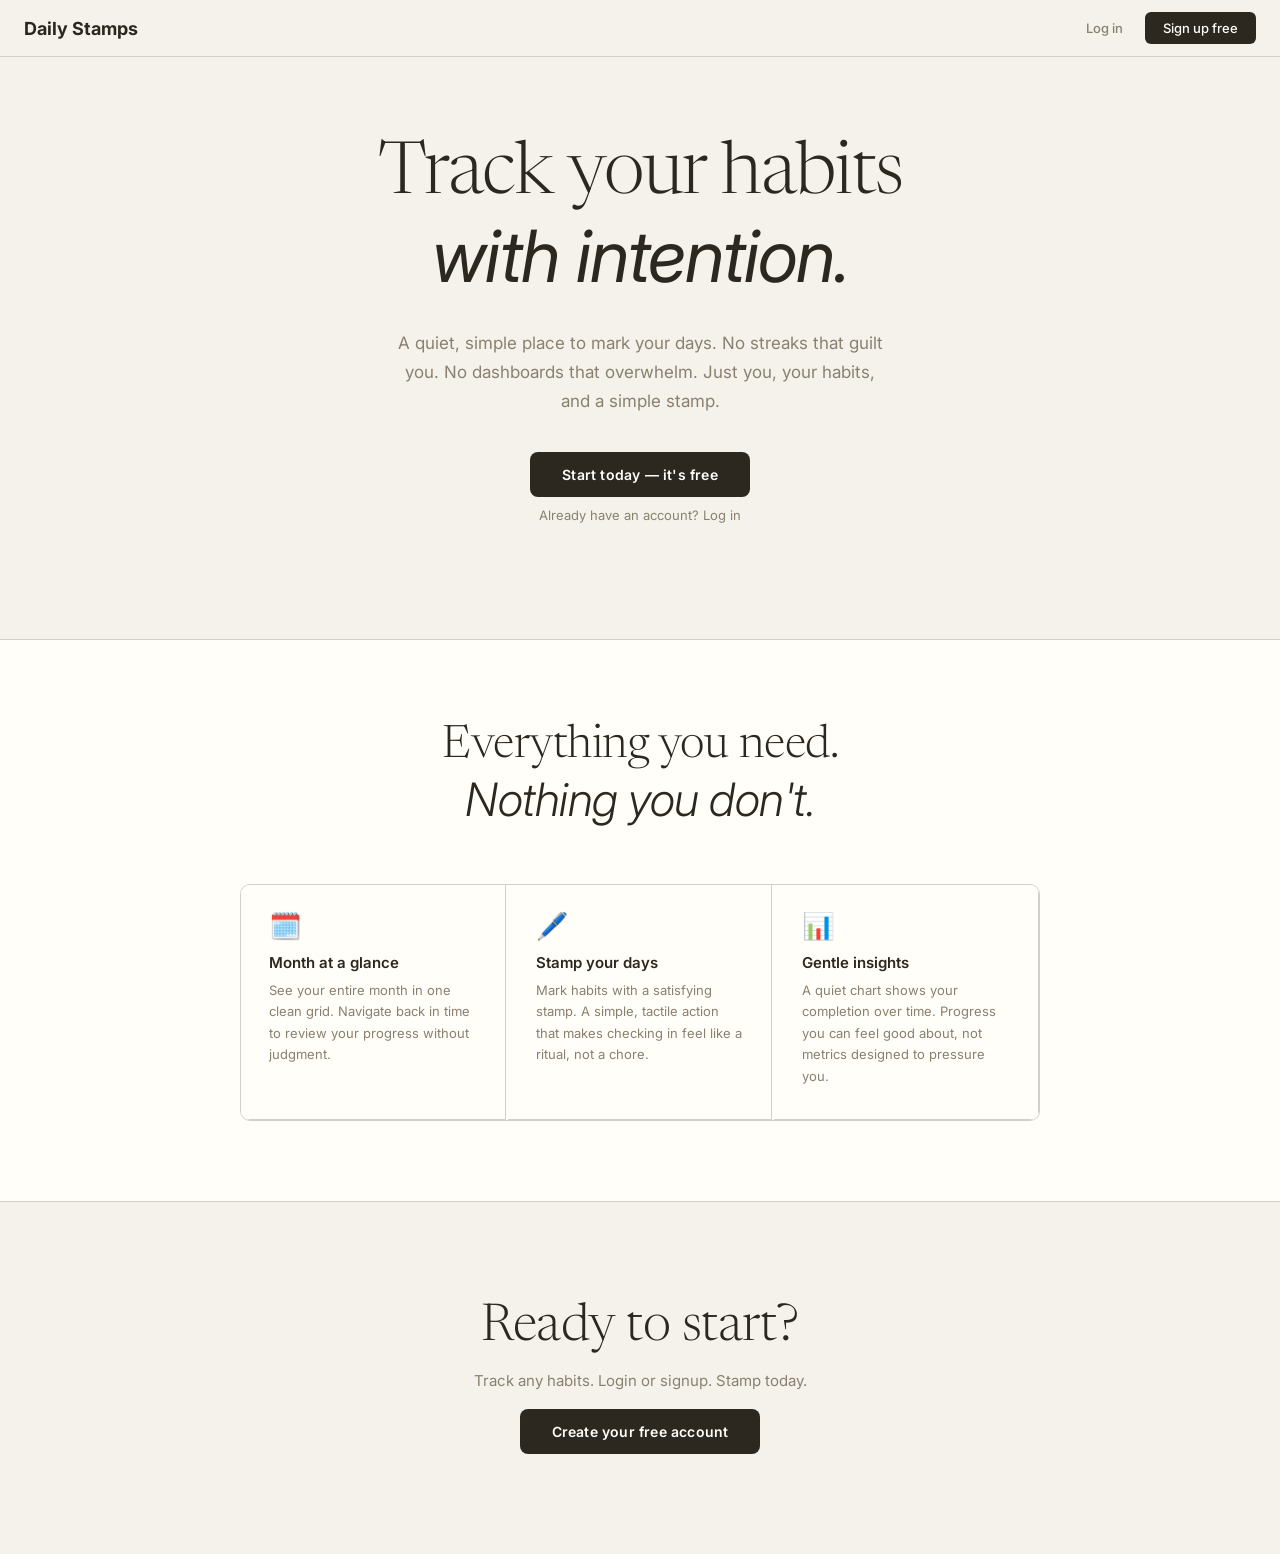
==== pages/landing.html @ 4cfc344d "removed inline stylings from login page, fixed sign up/sign in links, updated stylesheet" ====
<!DOCTYPE html>
<html lang="en">

<head>
    <meta charset="UTF-8">
    <meta name="viewport" content="width=device-width, initial-scale=1.0">
    <title>Daily Stamps - Track Your Habits with Intention</title>
    <link rel="preconnect" href="https://fonts.googleapis.com">
    <link rel="preconnect" href="https://fonts.gstatic.com" crossorigin>
    <link
        href="https://fonts.googleapis.com/css2?family=Newsreader:ital,opsz,wght@0,6..72,200..800;1,6..72,200..800&family=DM+Mono:ital,wght@0,300;0,400;0,500;1,300;1,400;1,500&family=Inter:wght@300;400;500;600&display=swap"
        rel="stylesheet">
    <link rel="stylesheet" href="/styles.css">
</head>

<body class="landing">

    <!-- navbar -->
    <nav class="navbar">
        <div class="nav-left"><a href="landing.html" class="logo">Daily Stamps</a></div>
        <div class="nav-right">
            <div class="landing-nav-actions">
                <a href="login.html" class="landing-login-btn">Log in</a>
                <a href="login.html#signup" class="landing-cta-btn">Sign up free</a>
            </div>
        </div>
    </nav>

    <!-- hero section -->
    <section class="hero">
        <div class="hero-inner">
            <h1 class="hero-headline">
                Track your habits<br>
                <em>with intention.</em>
            </h1>
            <p class="hero-sub">
                A quiet, simple place to mark your days. No streaks that guilt you. No dashboards that overwhelm.
                Just you, your habits, and a simple stamp.
            </p>
            <div class="hero-actions">
                <a href="login.html#signup" class="btn-hero-primary">Start today — it's free</a>
                <a href="login.html" class="hero-login-link">Already have an account? Log in</a>
            </div>

            <!-- demo preview -->
        </div>
    </section>

    <!-- features section -->
    <section class="features">
        <div class="features-inner">
            <h2 class="features-heading">Everything you need.<br><em>Nothing you don't.</em></h2>
            <div class="features-grid">
                <div class="feature-card">
                    <div class="feature-icon">🗓️</div>
                    <h3 class="feature-title">Month at a glance</h3>
                    <p class="feature-desc">See your entire month in one clean grid. Navigate back in time to review
                        your progress without judgment.</p>
                </div>
                <div class="feature-card">
                    <div class="feature-icon">🖊️</div>
                    <h3 class="feature-title">Stamp your days</h3>
                    <p class="feature-desc">Mark habits with a satisfying stamp. A simple, tactile action that makes
                        checking in feel like a ritual, not a chore.</p>
                </div>
                <div class="feature-card">
                    <div class="feature-icon">📊</div>
                    <h3 class="feature-title">Gentle insights</h3>
                    <p class="feature-desc">A quiet chart shows your completion over time. Progress you can feel good
                        about, not metrics designed to pressure you.</p>
                </div>
            </div>
        </div>
    </section>

    <!-- footer cta -->
    <section class="footer-cta">
        <div class="footer-cta-inner">
            <h2 class="footer-cta-heading">Ready to start?</h2>
            <p class="footer-cta-sub">Track any habits. Login or signup. Stamp today.</p>
            <a href="login.html#signup" class="btn-hero-primary">Create your free account</a>
        </div>
    </section>

    <!-- footer -->


</body>

</html>
---- styles.css ----
* {
    font-family: Inter;
}

body {
    margin: 0;
    background: #f5f2eb;

    /* background: url("background.png") no-repeat center center fixed;
    background-size: cover; */
}

html,
body {
    overscroll-behavior-x: none;
}

:root {
    --cream: #f5f2eb;
    --paper: #fffef9;
    --ink: #2c2820;
    --ink-light: #8a8070;
    --accent: #c0392b;
    --grid: #d4d0c8;
}

/* login page */

body.login-page {
    font-family: Inter, sans-serif;
    background: #f5f2eb;
    display: flex;
    align-items: center;
    justify-content: center;
    min-height: 100vh;
    padding: 16px;
}

.login-container {
    background: #fffef9;
    border: 1px solid #d4d0c8;
    border-radius: 12px;
    padding: 32px;
    max-width: 360px;
    width: 100%;
    box-shadow: 0 4px 20px rgba(44, 40, 32, 0.08);
}

.logo {
    text-align: center;
    margin-bottom: 20px;
}

.logo img {
    width: 40px;
    height: 40px;
    margin-bottom: 10px;
}

.logo h1 {
    font-size: 20px;
    font-weight: 600;
    color: #2c2820;
    text-align: center;
    margin-bottom: 4px;
}

.subtitle {
    text-align: center;
    color: #8a8070;
    font-size: 13px;
    margin-bottom: 20px;
}

.form-group {
    margin-bottom: 14px;
}

.form-group label {
    display: block;
    font-size: 12px;
    font-weight: 500;
    color: #2c2820;
    margin-bottom: 5px;
}

.form-group input {
    width: 100%;
    padding: 9px 12px;
    border: 1px solid #d4d0c8;
    border-radius: 6px;
    font-size: 13px;
    font-family: Inter, sans-serif;
    transition: border-color 0.15s;
    background: #fffef9;
    box-sizing: border-box;
}

.form-group input:focus {
    outline: none;
    border-color: #2c2820;
}

.btn {
    width: 100%;
    padding: 10px;
    background: #2c2820;
    color: #fffef9;
    border: none;
    border-radius: 6px;
    font-size: 13px;
    font-weight: 600;
    cursor: pointer;
    transition: opacity 0.15s, transform 0.15s;
    margin-top: 6px;
}

.btn:hover {
    opacity: 0.9;
}

.btn:active {
    transform: scale(0.98);
}

.btn:disabled {
    opacity: 0.5;
    cursor: not-allowed;
}

.toggle-text {
    text-align: center;
    margin-top: 16px;
    font-size: 13px;
    color: #8a8070;
}

.toggle-text a {
    color: #2c2820;
    font-weight: 600;
    text-decoration: none;
}

.toggle-text a:hover {
    text-decoration: underline;
}

.error-message {
    background: #fff3f3;
    border: 1px solid #ffcdd2;
    color: #c0392b;
    padding: 10px;
    border-radius: 6px;
    font-size: 13px;
    margin-bottom: 14px;
    display: none;
}

.error-message.show {
    display: block;
}

.back-link {
    text-align: center;
    margin-top: 16px;
}

.back-link a {
    color: #8a8070;
    text-decoration: none;
    font-size: 12px;
}

.back-link a:hover {
    color: #2c2820;
}

/* main stylings */

.month-header {
    text-align: center;
    font-weight: bold;
    font-size: 20px;
    padding: 10px 0;
    z-index: 10;
    margin-top: 10px;
    display: flex;
    align-items: center;
    justify-content: center;
    gap: 20px;
}

#monthHeader {
    min-width: 120px;
    text-align: center;
}

.month-nav-btn {
    background: none;
    border: 1px solid var(--grid);
    color: var(--ink);
    font-size: 18px;
    width: 36px;
    height: 36px;
    border-radius: 50%;
    cursor: pointer;
    display: flex;
    align-items: center;
    justify-content: center;
    transition: background 0.15s, transform 0.15s;
    padding: 0;
    flex-shrink: 0;
}

.month-nav-btn:hover {
    background: rgba(44, 40, 32, 0.05);
    transform: scale(1.05);
}

.month-nav-btn:active {
    transform: scale(0.95);
}

.month-year {
    font-size: 16px;
    font-weight: 400;
    opacity: 0.6;
    margin-top: 2px;
}

.table-wrapper {
    overflow-x: auto;
    width: 100%;
    margin-top: 20px;
    overscroll-behavior-x: none;
    border: 1px solid var(--grid);
    border-radius: 8px;
    box-shadow: 0 2px 12px rgba(44, 40, 32, 0.07);
}

table {
    border-collapse: separate;
    border-spacing: 0;
    width: max-content;
    min-width: 100%;
    overscroll-behavior-x: none;
    background: var(--paper);
}

th,
td {
    border-right: 1px solid var(--grid);
    border-bottom: 1px solid var(--grid);
    white-space: nowrap;
    text-align: center;
    width: 48px;
    min-width: 48px;
    height: 48px;
}

thead tr:first-child th {
    border-top: none;
    background: var(--paper);
}

tr th:first-child,
tr td:first-child {
    border-left: none;
}

th:last-child,
td:last-child {
    border-right: none;
}

tbody tr:last-child td {
    border-bottom: none;
}

thead th:first-child {
    text-align: left;
    padding: 10px 14px;
    font-size: 11px;
    font-family: 'DM Mono', monospace;
    letter-spacing: 1px;
    text-transform: uppercase;
    color: var(--ink-light);
}

.weekday {
    font-size: 9px;
    opacity: 0.6;
}

.date-number {
    font-size: 14px;
    font-weight: 600;
    color: var(--ink);
    line-height: 1.4;
}

th.today .date-number {
    background: var(--ink);
    color: var(--paper);
    border-radius: 50%;
    width: 22px;
    height: 22px;
    display: inline-flex;
    align-items: center;
    justify-content: center;
    font-size: 12px;
    font-weight: 700;
}

.habit-col,
tbody td:first-child {
    position: sticky;
    left: 0;
    z-index: 5;
    background: var(--paper);
    width: 120px;
    min-width: 120px;
    text-align: left;
    white-space: normal;
    max-width: 160px;
    word-break: break-word;
    padding: 8px 14px;
}

/* day cell styling */
.day-cell {
    cursor: pointer;
    position: relative;
    overflow: hidden;
    transition: background 0.15s;
}

.day-cell:hover {
    background: rgba(44, 40, 32, 0.04);
}

.cell-stamp {
    position: absolute;
    pointer-events: none;
    transform: translate(-50%, -50%);
}

.stamp-hover-preview {
    position: absolute;
    left: 50%;
    top: 50%;
    transform: translate(-50%, -50%);
    width: 35px;
    height: 35px;
    background-image: url("images/ok.png");
    background-size: contain;
    background-repeat: no-repeat;
    background-position: center;
    pointer-events: none;
    filter: grayscale(100%);
    opacity: 0.35;
    transition: opacity 0.12s ease;
}

.habit-input {
    width: 100%;
    border: none;
    outline: none;
    font-size: 13px;
    background: transparent;
    color: var(--ink);
    white-space: normal;
    word-break: break-word;
    font-family: inherit;
    padding: 2px 0;
}

.habit-input::placeholder {
    color: var(--ink-light);
}

.habit-text {
    display: block;
    font-size: 13px;
    font-weight: 500;
    cursor: pointer;
    color: var(--ink);
    white-space: normal;
    word-break: break-word;
    line-height: 1.3;
}

.habit-input.invalid {
    border-bottom: 2px solid #c0392b;
    background: transparent;
}

.habit-input.invalid::placeholder {
    color: #c0392b;
}

/* navbar styles */
.navbar {
    position: sticky;
    top: 0;
    z-index: 20;
    display: flex;
    justify-content: space-between;
    align-items: center;
    padding: 12px 24px;
    border-bottom: 1px solid var(--grid);
    background: #f5f2eb;
}

.nav-left {
    font-weight: bold;
    font-size: 18px;
    color: var(--ink);
}

.nav-right {
    position: relative;
}

nav a {
    text-decoration: none;
    color: var(--ink)
}

/* settings dropdown */
.settings-dropdown {
    position: relative;
}

.settings-btn {
    background: none;
    border: none;
    color: var(--ink-light);
    font-size: 14px;
    cursor: pointer;
    padding: 6px 12px;
    border-radius: 4px;
    transition: background 0.15s, color 0.15s;
    font-family: Inter;
}

.settings-btn:hover {
    background: rgba(44, 40, 32, 0.05);
    color: var(--ink);
}

.dropdown-menu {
    position: absolute;
    top: calc(100% + 8px);
    right: 0;
    background: var(--paper);
    border: 1px solid var(--grid);
    border-radius: 8px;
    box-shadow: 0 4px 12px rgba(44, 40, 32, 0.1);
    min-width: 160px;
    opacity: 0;
    pointer-events: none;
    transform: translateY(-4px);
    transition: opacity 0.15s, transform 0.15s;
}

.dropdown-menu.open {
    opacity: 1;
    pointer-events: all;
    transform: translateY(0);
}

.dropdown-item {
    display: block;
    padding: 10px 16px;
    color: var(--ink);
    text-decoration: none;
    font-size: 14px;
    transition: background 0.15s;
    border-radius: 6px;
    margin: 4px;
}

.dropdown-item:hover {
    background: rgba(44, 40, 32, 0.05);
}

.settings-overlay {
    position: fixed;
    inset: 0;
    z-index: 300;
    display: flex;
    align-items: center;
    justify-content: center;
    background: rgba(44, 40, 32, 0.45);
    backdrop-filter: blur(3px);
    opacity: 0;
    pointer-events: none;
    transition: opacity 0.2s ease;
}

.settings-overlay.open {
    opacity: 1;
    pointer-events: all;
}

.settings-popup {
    background: var(--paper);
    border-radius: 16px;
    box-shadow: 0 20px 60px rgba(44, 40, 32, 0.25), 0 4px 16px rgba(44, 40, 32, 0.1);
    width: 480px;
    max-width: 95vw;
    transform: scale(0.9) translateY(12px);
    transition: transform 0.25s cubic-bezier(0.34, 1.56, 0.64, 1);
}

.settings-overlay.open .settings-popup {
    transform: scale(1) translateY(0);
}

.settings-popup-header {
    padding: 20px 24px;
    border-bottom: 1px solid var(--grid);
    display: flex;
    justify-content: space-between;
    align-items: center;
}

.settings-popup-header h3 {
    font-size: 20px;
    font-weight: 600;
    color: var(--ink);
    margin: 0;
}

.settings-popup-close {
    background: none;
    border: none;
    cursor: pointer;
    color: var(--ink-light);
    font-size: 18px;
    padding: 2px 4px;
    line-height: 1;
    border-radius: 4px;
    transition: color 0.15s, background 0.15s;
}

.settings-popup-close:hover {
    color: var(--ink);
    background: rgba(44, 40, 32, 0.07);
}

.settings-popup-content {
    padding: 24px;
}

.setting-item {
    margin-bottom: 24px;
}

.setting-item:last-child {
    margin-bottom: 0;
}

.setting-item label {
    display: block;
    font-size: 14px;
    font-weight: 600;
    color: var(--ink);
    margin-bottom: 8px;
}

.setting-item .btn-secondary {
    width: 100%;
    text-align: center;
    margin-bottom: 8px;
}

.setting-description {
    font-size: 12px;
    color: var(--ink-light);
    line-height: 1.5;
    margin: 0;
}

.page-container {
    max-width: 1200px;
    margin: 0 auto;
    padding: 20px 24px 40px 24px;
}

#add-habit {
    display: inline-flex;
    align-items: center;
    gap: 8px;
    background: var(--ink);
    color: var(--paper);
    border: none;
    padding: 11px 22px;
    font-size: 13px;
    font-weight: 500;
    border-radius: 6px;
    cursor: pointer;
    transition: opacity 0.15s, transform 0.15s;
    margin-top: 16px;
    letter-spacing: 0.2px;
}

#add-habit:hover {
    opacity: .85;
    transform: translateY(-1px);
}

#add-habit:active {
    transform: translateY(0);
}

#empty-state {
    text-align: center;
    color: var(--ink-light);
    background: var(--paper);
    font-size: 14px;
    padding: 36px;
    font-style: italic;
    box-sizing: border-box;
    position: sticky;
    left: 0;
    width: 100%;
    z-index: 6;
}

/* chart section */
.chart-section {
    margin-top: 48px;
    background: var(--paper);
    border: 1px solid var(--grid);
    border-radius: 8px;
    padding: 24px;
    box-shadow: 0 2px 12px rgba(44, 40, 32, 0.07);
}

.chart-title {
    font-size: 18px;
    font-weight: 600;
    color: var(--ink);
    margin: 0 0 20px 0;
}

.chart-container {
    position: relative;
    height: 300px;
}

/* shake animation for invalid */

@keyframes shake {

    0%,
    100% {
        transform: translateX(0);
    }

    20% {
        transform: translateX(-4px);
    }

    40% {
        transform: translateX(4px);
    }

    60% {
        transform: translateX(-3px);
    }

    80% {
        transform: translateX(3px);
    }
}

.shake {
    animation: shake 0.35s ease;
}

.delete-btn {
    position: absolute;
    right: 8px;
    top: 50%;
    transform: translateY(-50%);
    width: 18px;
    height: 18px;
    border-radius: 50%;
    background-color: #c0392b;
    color: white;
    border: none;
    cursor: pointer;
    font-size: 12px;
    line-height: 1;
    opacity: 0;
    transition: opacity 0.2s, transform 0.15s;
    display: flex;
    align-items: center;
    justify-content: center;
    font-family: monospace;
}

.habit-cell {
    position: relative;
}

.habit-cell:hover .delete-btn {
    opacity: 1;
}

.delete-btn:hover {
    transform: translateY(-50%) scale(1.1);
    background: #a02d24;
}

.stamp-overlay {
    position: fixed;
    inset: 0;
    z-index: 200;
    display: flex;
    align-items: center;
    justify-content: center;
    background: rgba(44, 40, 32, 0.45);
    backdrop-filter: blur(3px);
    opacity: 0;
    pointer-events: none;
    transition: opacity 0.2s ease;
}

.stamp-overlay.open {
    opacity: 1;
    pointer-events: all;
}

.stamp-popup {
    background: var(--paper);
    border-radius: 16px;
    box-shadow: 0 20px 60px rgba(44, 40, 32, 0.25), 0 4px 16px rgba(44, 40, 32, 0.1);
    display: flex;
    flex-direction: column;
    overflow: hidden;
    transform: scale(0.9) translateY(12px);
    transition: transform 0.25s cubic-bezier(0.34, 1.56, 0.64, 1);
    width: 380px;
    max-width: 95vw;
}

.stamp-overlay.open .stamp-popup {
    transform: scale(1) translateY(0);
}

.stamp-popup-header {
    padding: 18px 20px 14px;
    border-bottom: 1px solid var(--grid);
    display: flex;
    align-items: flex-start;
    justify-content: space-between;
    gap: 12px;
}

.stamp-popup-meta {
    display: flex;
    flex-direction: column;
    gap: 3px;
}

.stamp-popup-habit {
    font-size: 18px;
    font-weight: 600;
    color: var(--ink);
    line-height: 1.1;
}

.stamp-popup-date {
    font-size: 11px;
    font-family: 'DM Mono', monospace;
    color: var(--ink-light);
    letter-spacing: 0.5px;
}

.stamp-popup-close {
    background: none;
    border: none;
    cursor: pointer;
    color: var(--ink-light);
    font-size: 18px;
    padding: 2px 4px;
    line-height: 1;
    border-radius: 4px;
    transition: color 0.15s, background 0.15s;
    flex-shrink: 0;
}

.stamp-popup-close:hover {
    color: var(--ink);
    background: rgba(44, 40, 32, 0.07);
}

.stamp-canvas-area {
    position: relative;
    margin: 16px 20px;
    border-radius: 10px;
    border: 1.5px dashed var(--grid);
    aspect-ratio: 1 / 1;
    width: calc(100% - 40px);
    background: #faf9f5;
    cursor: crosshair;
    overflow: hidden;
    user-select: none;
}

.canvas-hint {
    position: absolute;
    inset: 0;
    display: flex;
    flex-direction: column;
    align-items: center;
    justify-content: center;
    gap: 6px;
    color: var(--ink-light);
    font-size: 13px;
    pointer-events: none;
    transition: opacity 0.2s;
}

.canvas-hint .hint-icon {
    font-size: 28px;
    opacity: 0.4;
}

.canvas-hint .hint-text {
    font-style: italic;
    opacity: 0.6;
}

.canvas-hint.hidden {
    opacity: 0;
}

.placed-stamp {
    position: absolute;
    pointer-events: none;
    transform: translate(-50%, -50%);
}

.placed-stamp.new {
    animation: stampDown 0.2s cubic-bezier(0.25, 0.46, 0.45, 0.94) forwards;
}

@keyframes stampDown {
    0% {
        transform: translate(-50%, -50%) scale(1.8);
        opacity: 0.4;
        filter: blur(2px);
    }

    55% {
        transform: translate(-50%, -50%) scale(0.9);
        opacity: 1;
        filter: blur(0);
    }

    80% {
        transform: translate(-50%, -50%) scale(1.06);
    }

    100% {
        transform: translate(-50%, -50%) scale(1);
    }
}

.stamp-popup-actions {
    display: flex;
    gap: 10px;
    padding: 0 20px 20px;
}

.btn-primary {
    flex: 1;
    background: var(--ink);
    color: var(--paper);
    border: none;
    padding: 11px 18px;
    font-size: 13px;
    font-weight: 600;
    border-radius: 8px;
    cursor: pointer;
    transition: opacity 0.15s;
    letter-spacing: 0.3px;
}

.btn-primary:hover {
    opacity: 0.85;
}

.btn-secondary {
    background: none;
    color: var(--ink-light);
    border: 1px solid var(--grid);
    padding: 11px 18px;
    font-size: 13px;
    font-weight: 500;
    border-radius: 8px;
    cursor: pointer;
    transition: background 0.15s, color 0.15s;
}

.btn-secondary:hover {
    background: rgba(44, 40, 32, 0.05);
    color: var(--ink);
}

.btn-danger {
    background: none;
    color: #c0392b;
    border: 1px solid rgba(192, 57, 43, 0.3);
    padding: 11px 14px;
    font-size: 13px;
    border-radius: 8px;
    cursor: pointer;
    transition: background 0.15s;
}

.btn-danger:hover {
    background: rgba(192, 57, 43, 0.07);
}

/* skeleton row styles for smoother loading */

.skeleton-row .skeleton-text {
    height: 14px;
    width: 80%;
    background: linear-gradient(90deg, #e8e4dc 25%, #f0ece4 50%, #e8e4dc 75%);
    background-size: 200% 100%;
    animation: shimmer 1.2s infinite;
    border-radius: 4px;
}

@keyframes shimmer {
    0% {
        background-position: 200% 0;
    }

    100% {
        background-position: -200% 0;
    }
}

/* landing page styles */

body.landing {
    background: var(--cream);
    margin: 0;
}

.landing-nav-actions {
    display: flex;
    align-items: center;
    gap: 8px;
}

.landing-login-btn {
    text-decoration: none;
    font-size: 13px;
    font-weight: 500;
    color: var(--ink-light);
    padding: 8px 14px;
    border-radius: 6px;
    transition: color 0.15s, background 0.15s;
}

.landing-login-btn:hover {
    color: var(--ink);
    background: rgba(44, 40, 32, 0.05);
}

.landing-cta-btn {
    background: var(--ink);
    color: var(--paper);
    text-decoration: none;
    font-size: 13px;
    font-weight: 500;
    padding: 8px 18px;
    border-radius: 6px;
    transition: opacity 0.15s;
}

.landing-cta-btn:hover {
    opacity: 0.82;
}

/* hero  */

.hero {
    padding: 80px 24px 60px;
}

.hero-inner {
    max-width: 700px;
    margin: 0 auto;
    display: flex;
    flex-direction: column;
    align-items: center;
    text-align: center;
}

.hero-headline {
    font-family: 'Newsreader', serif;
    font-size: clamp(42px, 8vw, 72px);
    font-weight: 300;
    line-height: 1.1;
    color: var(--ink);
    margin: 0 0 24px;
    letter-spacing: -1px;
}

.hero-headline em {
    font-style: italic;
    font-weight: 400;
}

.hero-sub {
    font-size: 17px;
    line-height: 1.7;
    color: var(--ink-light);
    max-width: 500px;
    margin: 0 0 36px;
    font-weight: 400;
}

.hero-actions {
    display: flex;
    flex-direction: column;
    align-items: center;
    gap: 10px;
    margin-bottom: 56px;
}

.btn-hero-primary {
    display: inline-block;
    background: var(--ink);
    color: var(--paper);
    text-decoration: none;
    font-size: 14px;
    font-weight: 600;
    padding: 14px 32px;
    border-radius: 8px;
    letter-spacing: 0.2px;
    transition: opacity 0.15s, transform 0.15s;
}

.btn-hero-primary:hover {
    opacity: 0.85;
    transform: translateY(-1px);
}

.btn-hero-primary:active {
    transform: translateY(0);
}

.hero-login-link {
    font-size: 13px;
    color: var(--ink-light);
    text-decoration: none;
    transition: color 0.15s;
}

.hero-login-link:hover {
    color: var(--ink);
}

.features {
    padding: 80px 24px;
    border-top: 1px solid var(--grid);
    background: var(--paper);
}

.features-inner {
    max-width: 800px;
    margin: 0 auto;
}

.features-heading {
    font-family: 'Newsreader', serif;
    font-size: clamp(30px, 5vw, 46px);
    font-weight: 300;
    line-height: 1.15;
    color: var(--ink);
    margin: 0 0 52px;
    letter-spacing: -0.5px;
    text-align: center;
}

.features-heading em {
    font-style: italic;
}

.features-grid {
    display: grid;
    grid-template-columns: repeat(auto-fit, minmax(240px, 1fr));
    gap: 2px;
    border: 1px solid var(--grid);
    border-radius: 10px;
    overflow: hidden;
}

.feature-card {
    background: var(--paper);
    padding: 28px 28px 32px;
    border-right: 1px solid var(--grid);
    border-bottom: 1px solid var(--grid);
    transition: background 0.15s;
}

.feature-card:hover {
    background: var(--cream);
}

.feature-icon {
    font-size: 26px;
    margin-bottom: 14px;
    line-height: 1;
}

.feature-title {
    font-size: 15px;
    font-weight: 600;
    color: var(--ink);
    margin: 0 0 8px;
}

.feature-desc {
    font-size: 13px;
    line-height: 1.65;
    color: var(--ink-light);
    margin: 0;
}

/* footer cta */

.footer-cta {
    padding: 100px 24px;
    border-top: 1px solid var(--grid);
    text-align: center;
}

.footer-cta-inner {
    max-width: 500px;
    margin: 0 auto;
    display: flex;
    flex-direction: column;
    align-items: center;
    gap: 16px;
}

.footer-cta-heading {
    font-family: 'Newsreader', serif;
    font-size: clamp(32px, 5vw, 52px);
    font-weight: 300;
    color: var(--ink);
    margin: 0;
    letter-spacing: -0.5px;
}

.footer-cta-sub {
    font-size: 15px;
    color: var(--ink-light);
    margin: 0;
    line-height: 1.5;
}

/* footer */

/* responsive  */

@media (max-width: 600px) {
    .hero {
        padding: 52px 16px 40px;
    }

    .features {
        padding: 52px 16px;
    }

    .footer-cta {
        padding: 64px 16px;
    }

    .features-grid {
        grid-template-columns: 1fr;
    }
}
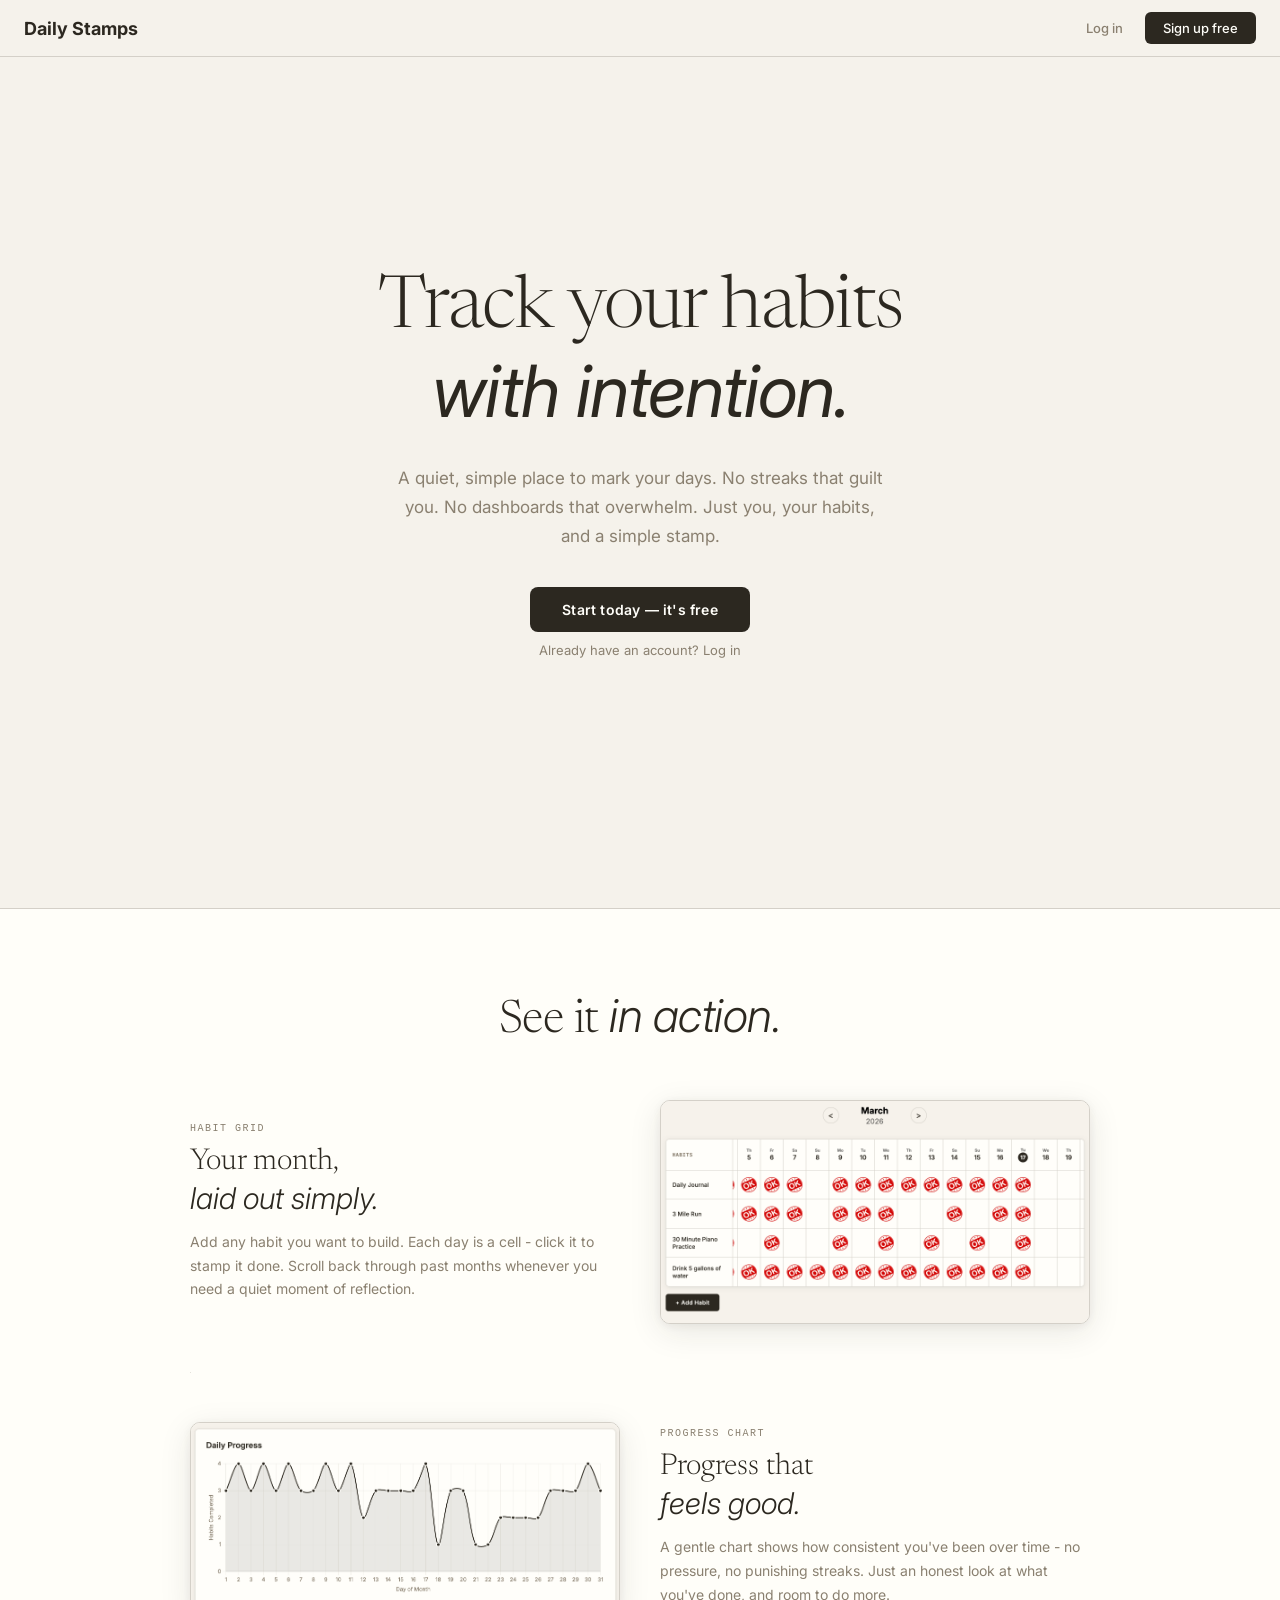
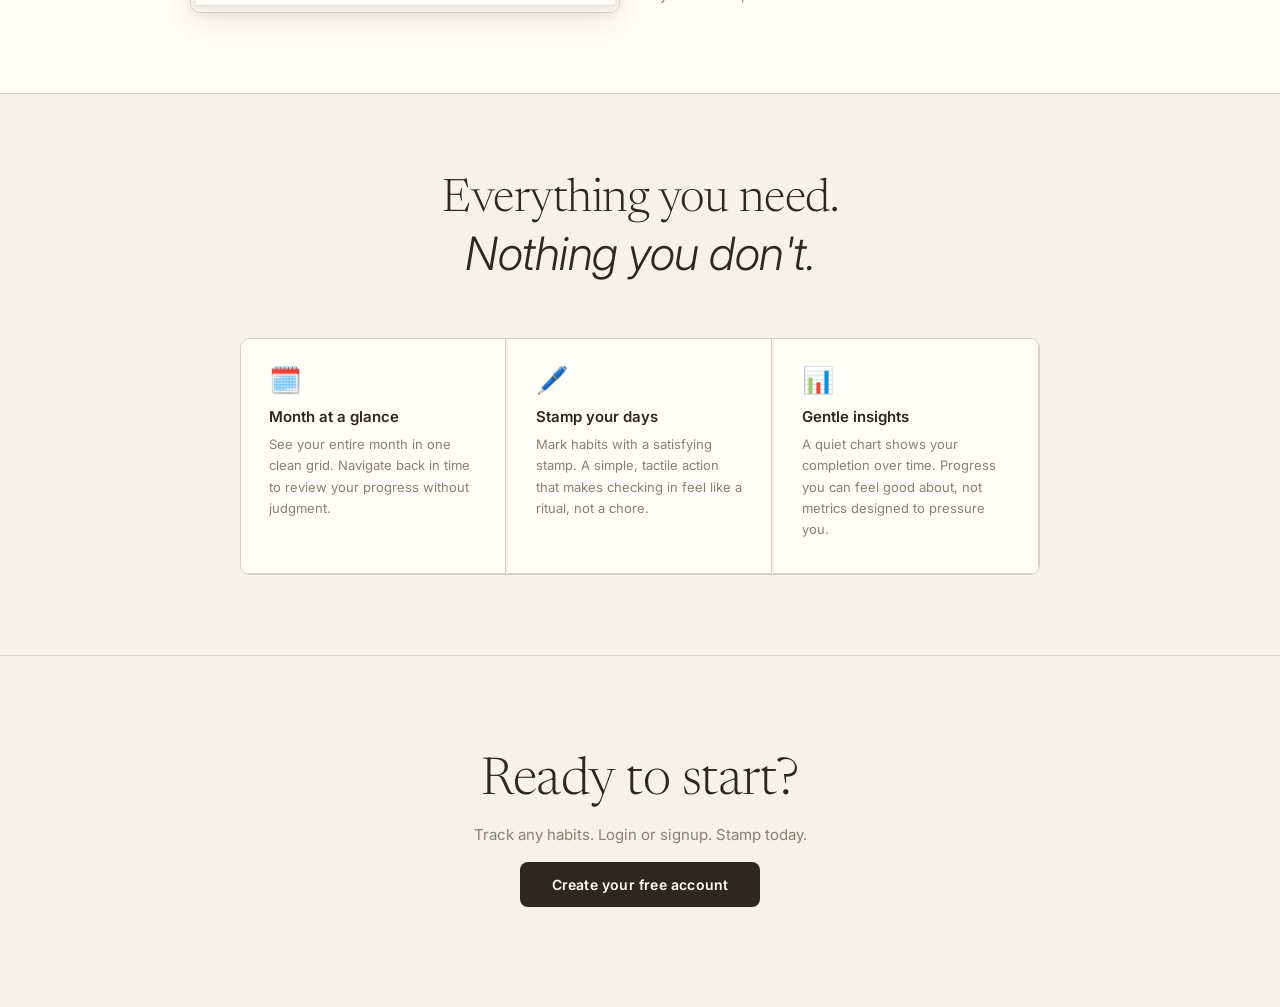
==== commit d7c157ff: "added screenshots section to landing page, fixed hero section of landing page" ====
--- a/pages/landing.html
+++ b/pages/landing.html
@@ -10,14 +10,13 @@
     <link
         href="https://fonts.googleapis.com/css2?family=Newsreader:ital,opsz,wght@0,6..72,200..800;1,6..72,200..800&family=DM+Mono:ital,wght@0,300;0,400;0,500;1,300;1,400;1,500&family=Inter:wght@300;400;500;600&display=swap"
         rel="stylesheet">
-    <link rel="stylesheet" href="/styles.css">
+    <link rel="stylesheet" href="../styles.css">
 </head>
 
 <body class="landing">
-
     <!-- navbar -->
     <nav class="navbar">
-        <div class="nav-left"><a href="landing.html" class="logo">Daily Stamps</a></div>
+        <div class="nav-left"><a href="../index.html" class="logo">Daily Stamps</a></div>
         <div class="nav-right">
             <div class="landing-nav-actions">
                 <a href="login.html" class="landing-login-btn">Log in</a>
@@ -41,8 +40,48 @@
                 <a href="login.html#signup" class="btn-hero-primary">Start today — it's free</a>
                 <a href="login.html" class="hero-login-link">Already have an account? Log in</a>
             </div>
+        </div>
+    </section>
 
-            <!-- demo preview -->
+    <!-- screenshots section -->
+    <section class="screenshots">
+        <div class="screenshots-inner">
+            <h2 class="screenshots-heading">See it <em>in action.</em></h2>
+            <div class="screenshots-grid">
+
+                <!-- habit tracker screenshot -->
+                <div class="screenshot-item">
+                    <div class="screenshot-text">
+                        <span class="screenshot-eyebrow">Habit grid</span>
+                        <h3 class="screenshot-title">Your month,<br><em>laid out simply.</em></h3>
+                        <p class="screenshot-desc">
+                            Add any habit you want to build. Each day is a cell - click it to stamp it done.
+                            Scroll back through past months whenever you need a quiet moment of reflection.
+                        </p>
+                    </div>
+                    <div class="screenshot-image-wrap">
+                        <img src="/images/habits.png" alt="Habit tracker grid showing a month of logged habits" />
+                    </div>
+                </div>
+
+                <hr class="screenshots-divider" />
+
+                <!-- graph screenshot -->
+                <div class="screenshot-item reverse">
+                    <div class="screenshot-text">
+                        <span class="screenshot-eyebrow">Progress chart</span>
+                        <h3 class="screenshot-title">Progress that<br><em>feels good.</em></h3>
+                        <p class="screenshot-desc">
+                            A gentle chart shows how consistent you've been over time - no pressure, no punishing
+                            streaks. Just an honest look at what you've done, and room to do more.
+                        </p>
+                    </div>
+                    <div class="screenshot-image-wrap">
+                        <img src="/images/graph.png" alt="Progress chart showing habit completion over time" />
+                    </div>
+                </div>
+
+            </div>
         </div>
     </section>
 
@@ -72,7 +111,6 @@
             </div>
         </div>
     </section>
-
     <!-- footer cta -->
     <section class="footer-cta">
         <div class="footer-cta-inner">
@@ -81,10 +119,6 @@
             <a href="login.html#signup" class="btn-hero-primary">Create your free account</a>
         </div>
     </section>
-
-    <!-- footer -->
-
-
 </body>
 
 </html>
--- a/styles.css
+++ b/styles.css
@@ -996,6 +996,10 @@
 
 .hero {
     padding: 80px 24px 60px;
+    min-height: calc(100vh - 49px);
+    display: flex;
+    align-items: center;
+    box-sizing: border-box;
 }
 
 .hero-inner {
@@ -1075,7 +1079,7 @@
 .features {
     padding: 80px 24px;
     border-top: 1px solid var(--grid);
-    background: var(--paper);
+    background: var(--cream);
 }
 
 .features-inner {
@@ -1192,4 +1196,136 @@
     .features-grid {
         grid-template-columns: 1fr;
     }
+}
+
+/* screenshots showcase section */
+.screenshots {
+    padding: 80px 24px;
+    border-top: 1px solid var(--grid);
+    background: var(--paper);
+    overflow: hidden;
+}
+
+.screenshots-inner {
+    max-width: 900px;
+    margin: 0 auto;
+}
+
+.screenshots-heading {
+    font-family: 'Newsreader', serif;
+    font-size: clamp(30px, 5vw, 46px);
+    font-weight: 300;
+    line-height: 1.15;
+    color: var(--ink);
+    margin: 0 0 52px;
+    letter-spacing: -0.5px;
+    text-align: center;
+}
+
+.screenshots-heading em {
+    font-style: italic;
+}
+
+.screenshots-grid {
+    display: flex;
+    flex-direction: column;
+    gap: 48px;
+}
+
+.screenshot-item {
+    display: grid;
+    grid-template-columns: 1fr 1fr;
+    gap: 40px;
+    align-items: center;
+}
+
+.screenshot-item.reverse {
+    direction: rtl;
+}
+
+.screenshot-item.reverse>* {
+    direction: ltr;
+}
+
+.screenshot-text {
+    display: flex;
+    flex-direction: column;
+    gap: 10px;
+}
+
+.screenshot-eyebrow {
+    font-family: 'DM Mono', monospace;
+    font-size: 10px;
+    letter-spacing: 1.5px;
+    text-transform: uppercase;
+    color: var(--ink-light);
+}
+
+.screenshot-title {
+    font-family: 'Newsreader', serif;
+    font-size: clamp(22px, 3vw, 30px);
+    font-weight: 300;
+    color: var(--ink);
+    margin: 0;
+    line-height: 1.2;
+}
+
+.screenshot-title em {
+    font-style: italic;
+}
+
+.screenshot-desc {
+    font-size: 14px;
+    line-height: 1.7;
+    color: var(--ink-light);
+    margin: 0;
+}
+
+.screenshot-image-wrap {
+    position: relative;
+    border-radius: 10px;
+    overflow: hidden;
+    border: 1px solid var(--grid);
+    box-shadow: 0 8px 32px rgba(44, 40, 32, 0.1), 0 2px 8px rgba(44, 40, 32, 0.06);
+    background: var(--paper);
+    transition: transform 0.25s ease, box-shadow 0.25s ease;
+}
+
+.screenshot-image-wrap:hover {
+    transform: translateY(-3px);
+    box-shadow: 0 16px 48px rgba(44, 40, 32, 0.14), 0 4px 12px rgba(44, 40, 32, 0.08);
+}
+
+.screenshot-image-wrap img {
+    width: 100%;
+    height: auto;
+    display: block;
+}
+
+/* divider between the two items */
+.screenshots-divider {
+    width: 1px;
+    height: 1px;
+    border: none;
+    border-top: 1px dashed var(--grid);
+    margin: 0;
+    opacity: 0.6;
+}
+
+@media (max-width: 700px) {
+    .screenshots {
+        padding: 52px 16px;
+    }
+
+    .screenshot-item,
+    .screenshot-item.reverse {
+        grid-template-columns: 1fr;
+        direction: ltr;
+        gap: 20px;
+    }
+
+    /* on mobile show image first, then text */
+    .screenshot-item .screenshot-image-wrap {
+        order: -1;
+    }
 }
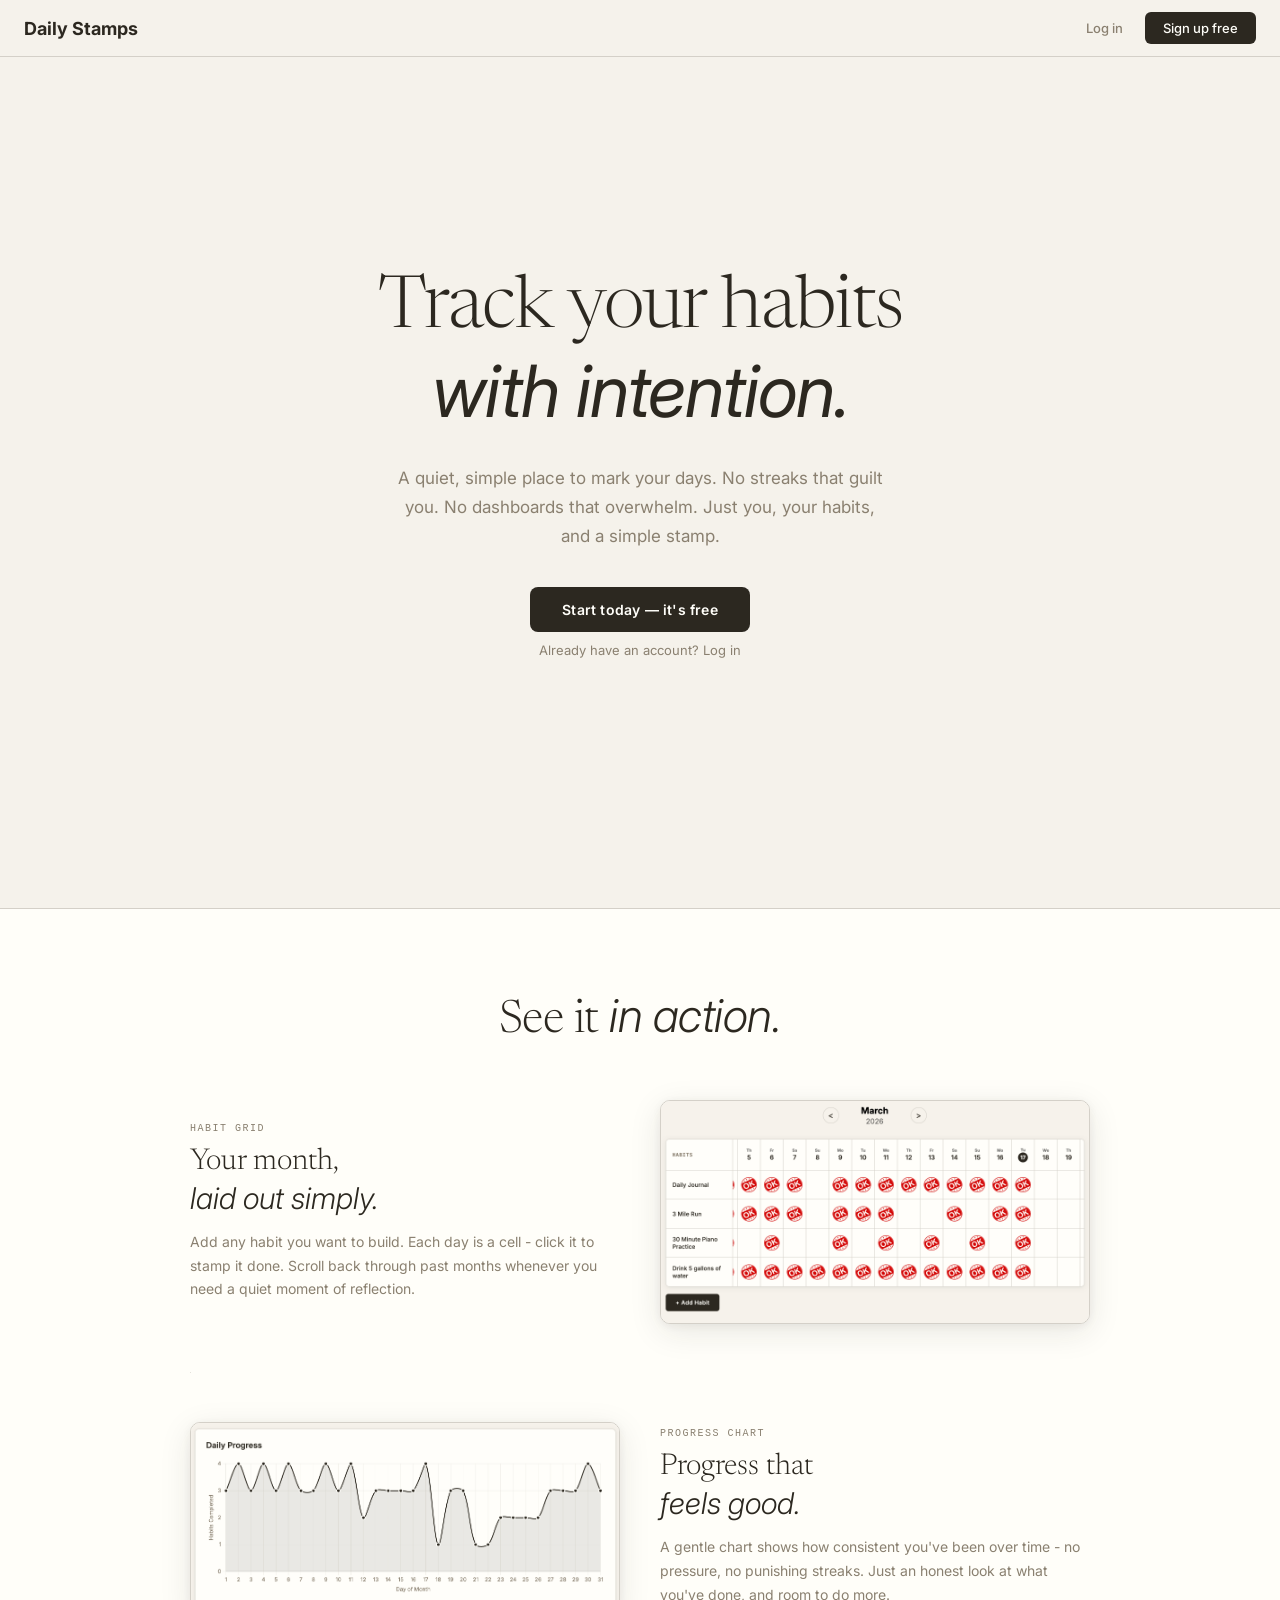
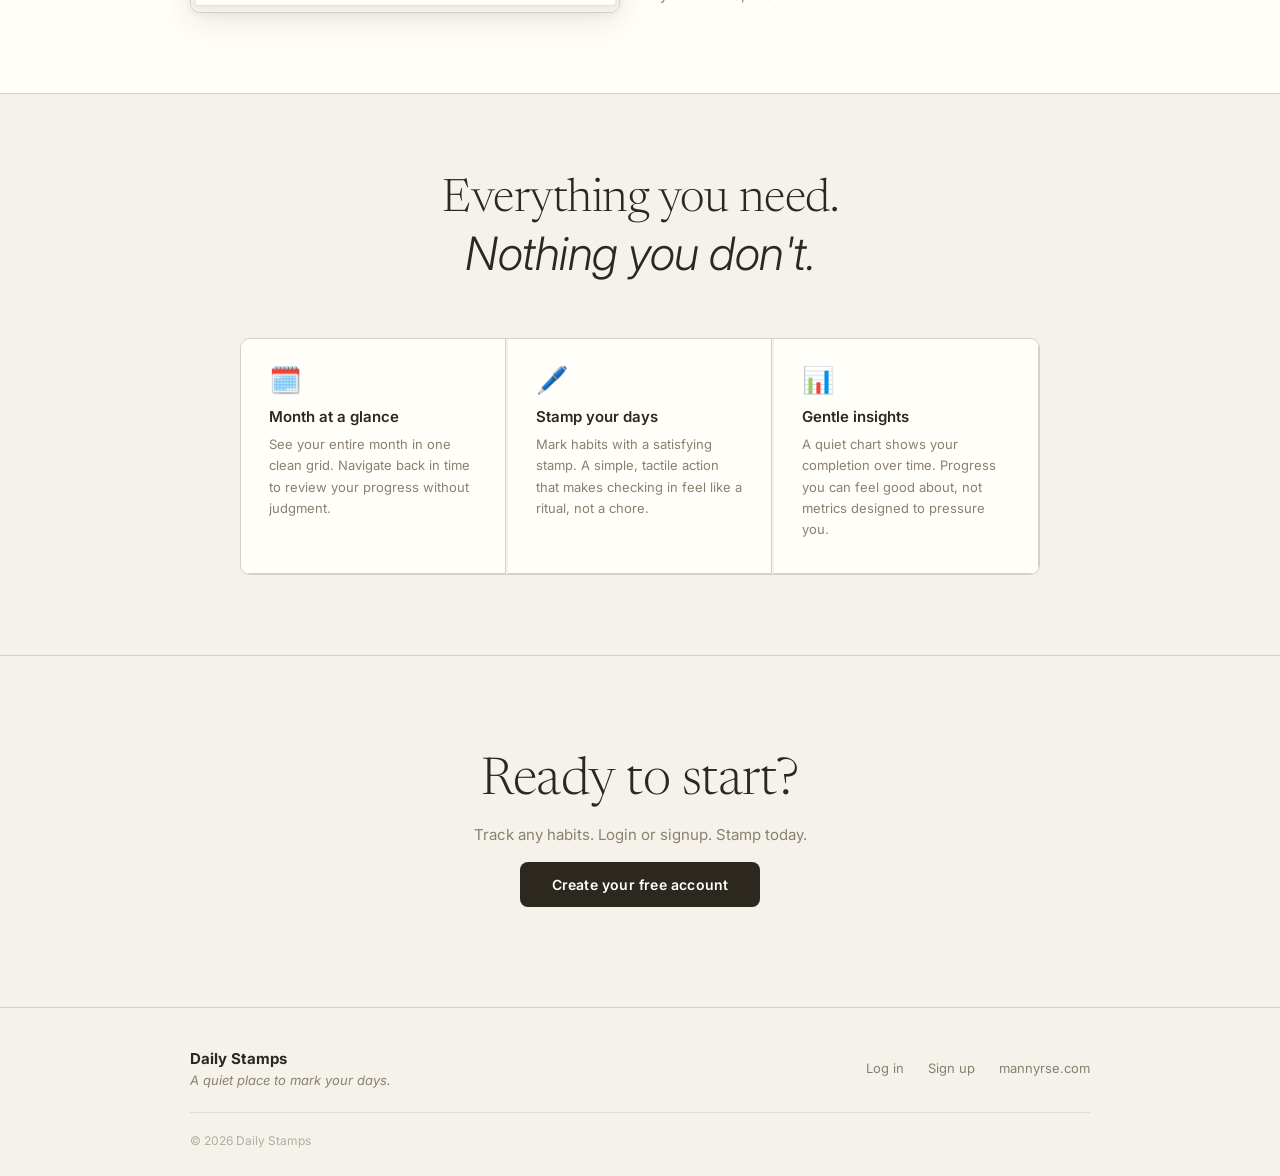
==== commit 6bf1bb86: "added simple footer to landing/index page" ====
--- a/pages/landing.html
+++ b/pages/landing.html
@@ -60,7 +60,7 @@
                         </p>
                     </div>
                     <div class="screenshot-image-wrap">
-                        <img src="/images/habits.png" alt="Habit tracker grid showing a month of logged habits" />
+                        <img src="../images/habits.png" alt="Habit tracker grid showing a month of logged habits" />
                     </div>
                 </div>
 
@@ -77,7 +77,7 @@
                         </p>
                     </div>
                     <div class="screenshot-image-wrap">
-                        <img src="/images/graph.png" alt="Progress chart showing habit completion over time" />
+                        <img src="../images/graph.png" alt="Progress chart showing habit completion over time" />
                     </div>
                 </div>
 
@@ -119,6 +119,20 @@
             <a href="login.html#signup" class="btn-hero-primary">Create your free account</a>
         </div>
     </section>
+    <footer class="footer">
+        <div class="footer-inner">
+            <div class="footer-left">
+                <span class="footer-brand">Daily Stamps</span>
+                <p class="footer-tagline">A quiet place to mark your days.</p>
+            </div>
+            <nav class="footer-links">
+                <a href="login.html">Log in</a>
+                <a href="login.html#signup">Sign up</a>
+                <a href="https://mannyrse.com" target="_blank" rel="noopener">mannyrse.com</a>
+            </nav>
+        </div>
+        <div class="footer-bottom">© 2026 Daily Stamps</div>
+    </footer>
 </body>
 
 </html>
--- a/styles.css
+++ b/styles.css
@@ -1177,6 +1177,68 @@
 }
 
 /* footer */
+.footer {
+    border-top: 1px solid var(--grid);
+    padding: 40px 24px 28px;
+    background: var(--cream);
+}
+
+.footer-inner {
+    max-width: 900px;
+    margin: 0 auto;
+    display: flex;
+    justify-content: space-between;
+    align-items: center;
+    gap: 24px;
+}
+
+.footer-brand {
+    font-size: 15px;
+    font-weight: 700;
+    color: var(--ink);
+}
+
+.footer-tagline {
+    font-size: 13px;
+    color: var(--ink-light);
+    margin: 4px 0 0;
+    font-style: italic;
+}
+
+.footer-links {
+    display: flex;
+    align-items: center;
+    gap: 24px;
+}
+
+.footer-links a {
+    font-size: 13px;
+    color: var(--ink-light);
+    text-decoration: none;
+    transition: color 0.15s;
+}
+
+.footer-links a:hover {
+    color: var(--ink);
+}
+
+.footer-bottom {
+    max-width: 900px;
+    margin: 24px auto 0;
+    padding-top: 20px;
+    border-top: 1px solid var(--grid);
+    font-size: 12px;
+    color: var(--ink-light);
+    opacity: 0.6;
+}
+
+@media (max-width: 500px) {
+    .footer-inner {
+        flex-direction: column;
+        align-items: flex-start;
+        gap: 20px;
+    }
+}
 
 /* responsive  */
 
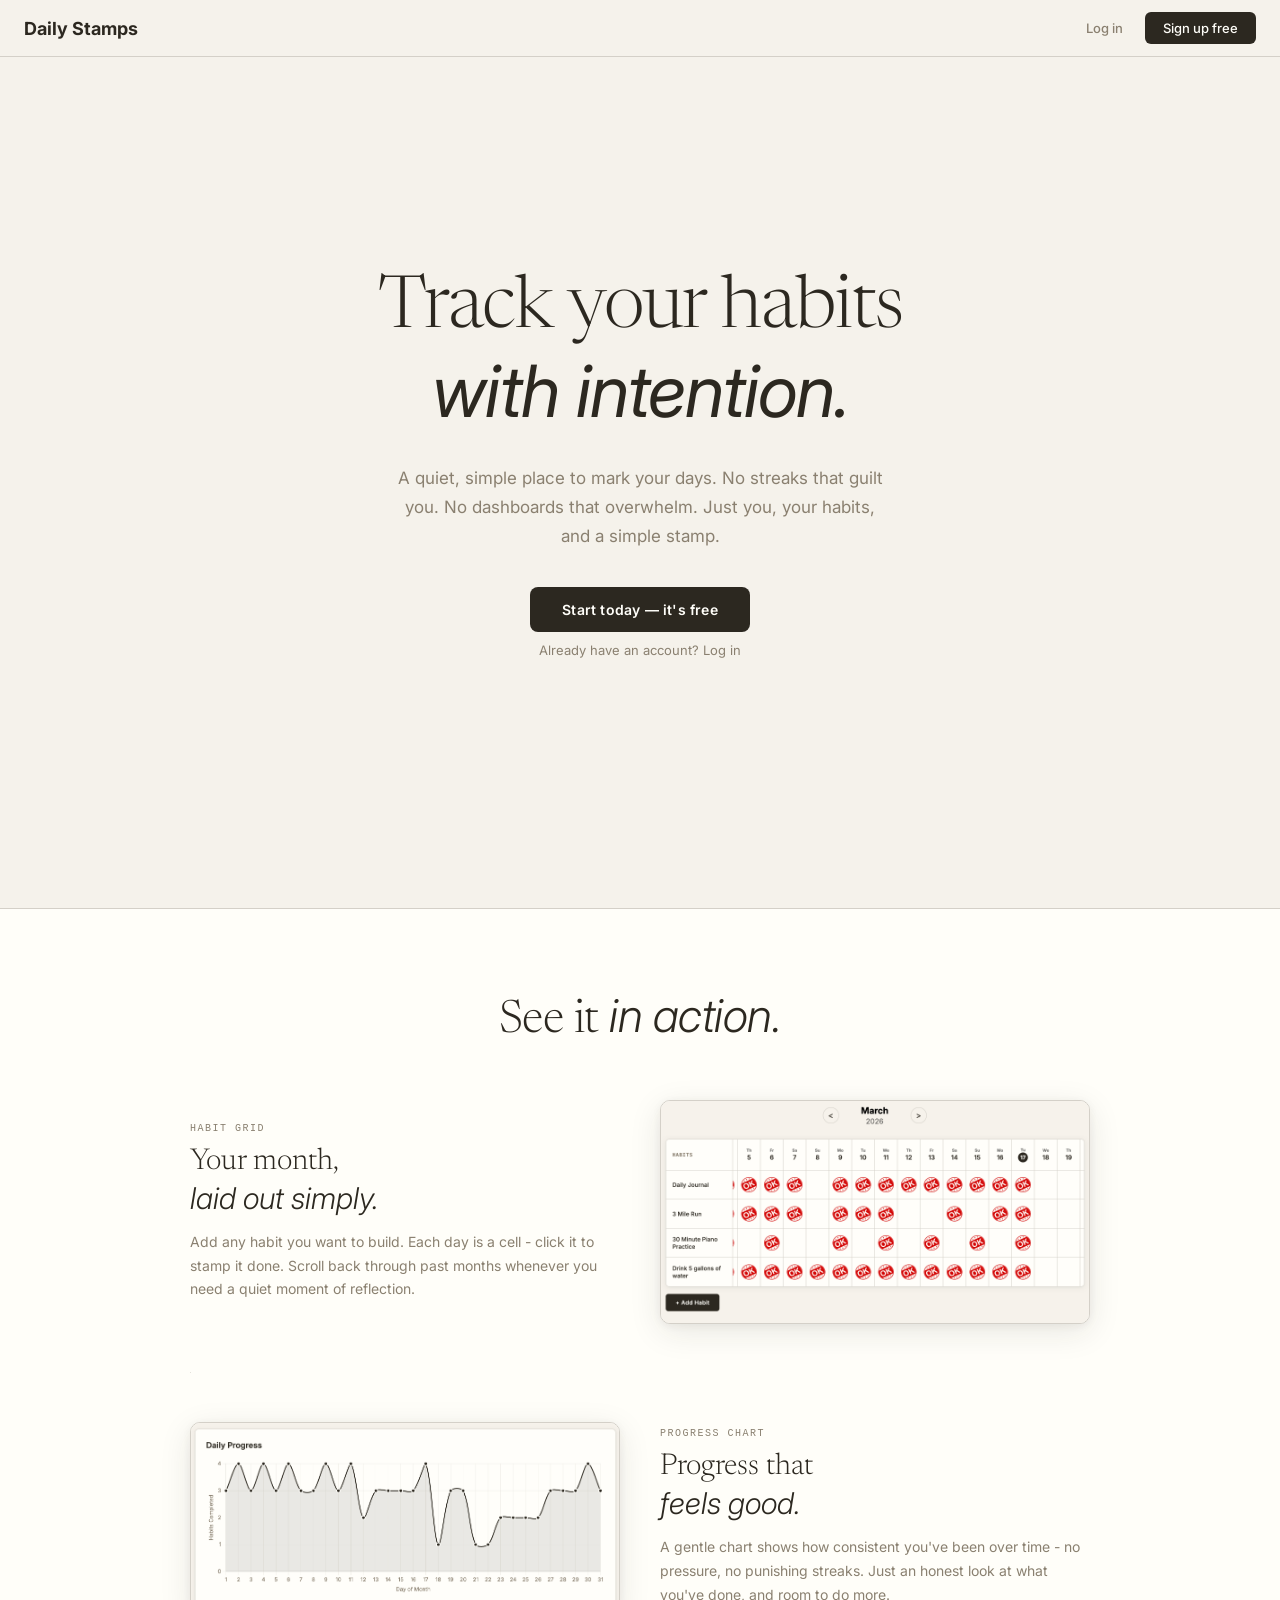
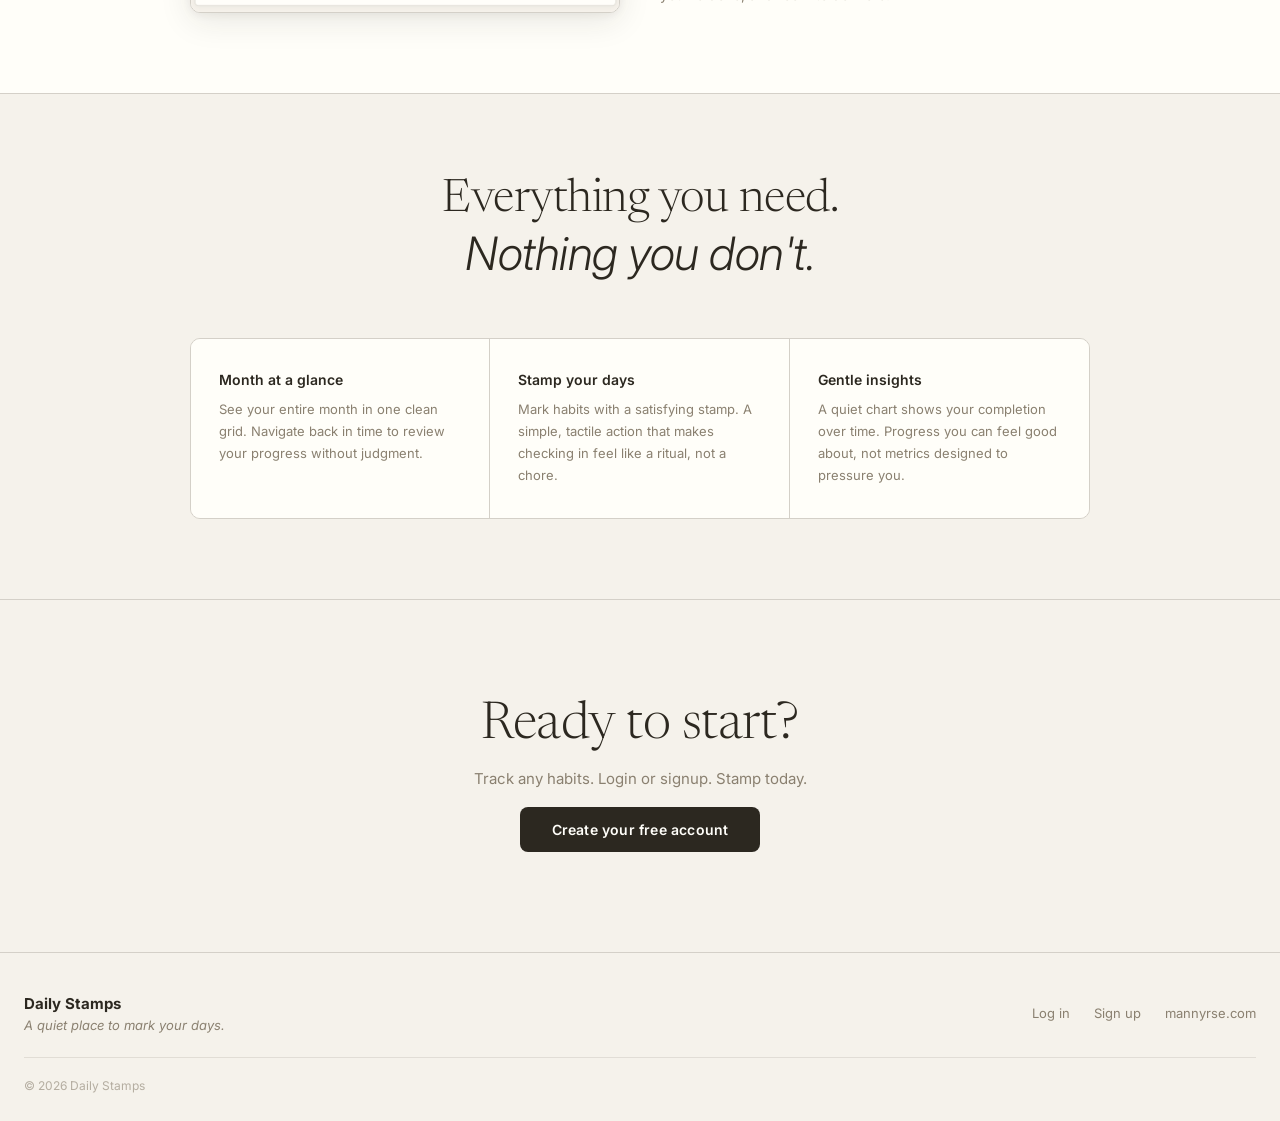
==== commit f75cc610: "updated look of landing features section slightly" ====
--- a/pages/landing.html
+++ b/pages/landing.html
@@ -91,19 +91,16 @@
             <h2 class="features-heading">Everything you need.<br><em>Nothing you don't.</em></h2>
             <div class="features-grid">
                 <div class="feature-card">
-                    <div class="feature-icon">🗓️</div>
                     <h3 class="feature-title">Month at a glance</h3>
                     <p class="feature-desc">See your entire month in one clean grid. Navigate back in time to review
                         your progress without judgment.</p>
                 </div>
                 <div class="feature-card">
-                    <div class="feature-icon">🖊️</div>
                     <h3 class="feature-title">Stamp your days</h3>
                     <p class="feature-desc">Mark habits with a satisfying stamp. A simple, tactile action that makes
                         checking in feel like a ritual, not a chore.</p>
                 </div>
                 <div class="feature-card">
-                    <div class="feature-icon">📊</div>
                     <h3 class="feature-title">Gentle insights</h3>
                     <p class="feature-desc">A quiet chart shows your completion over time. Progress you can feel good
                         about, not metrics designed to pressure you.</p>
--- a/styles.css
+++ b/styles.css
@@ -1076,6 +1076,8 @@
     color: var(--ink);
 }
 
+/* features section */
+
 .features {
     padding: 80px 24px;
     border-top: 1px solid var(--grid);
@@ -1083,7 +1085,7 @@
 }
 
 .features-inner {
-    max-width: 800px;
+    max-width: 900px;
     margin: 0 auto;
 }
 
@@ -1104,43 +1106,57 @@
 
 .features-grid {
     display: grid;
-    grid-template-columns: repeat(auto-fit, minmax(240px, 1fr));
-    gap: 2px;
+    grid-template-columns: repeat(3, 1fr);
     border: 1px solid var(--grid);
     border-radius: 10px;
     overflow: hidden;
 }
 
 .feature-card {
+    padding: 32px 28px;
+    border-right: 1px solid var(--grid);
     background: var(--paper);
-    padding: 28px 28px 32px;
-    border-right: 1px solid var(--grid);
-    border-bottom: 1px solid var(--grid);
     transition: background 0.15s;
 }
 
+.feature-card:last-child {
+    border-right: none;
+}
+
 .feature-card:hover {
-    background: var(--cream);
-}
-
-.feature-icon {
-    font-size: 26px;
-    margin-bottom: 14px;
-    line-height: 1;
+    background: #faf9f4;
 }
 
 .feature-title {
-    font-size: 15px;
+    font-family: Inter, sans-serif;
+    font-size: 14px;
     font-weight: 600;
-    color: var(--ink);
-    margin: 0 0 8px;
+    font-style: normal;
+    color: var(--ink);
+    margin: 0 0 10px;
+    letter-spacing: 0;
 }
 
 .feature-desc {
     font-size: 13px;
-    line-height: 1.65;
+    line-height: 1.7;
     color: var(--ink-light);
     margin: 0;
+}
+
+@media (max-width: 680px) {
+    .features-grid {
+        grid-template-columns: 1fr;
+    }
+
+    .feature-card {
+        border-right: none;
+        border-bottom: 1px solid var(--grid);
+    }
+
+    .feature-card:last-child {
+        border-bottom: none;
+    }
 }
 
 /* footer cta */
@@ -1184,7 +1200,7 @@
 }
 
 .footer-inner {
-    max-width: 900px;
+    max-width: 1400px;
     margin: 0 auto;
     display: flex;
     justify-content: space-between;
@@ -1223,7 +1239,7 @@
 }
 
 .footer-bottom {
-    max-width: 900px;
+    max-width: 1400px;
     margin: 24px auto 0;
     padding-top: 20px;
     border-top: 1px solid var(--grid);
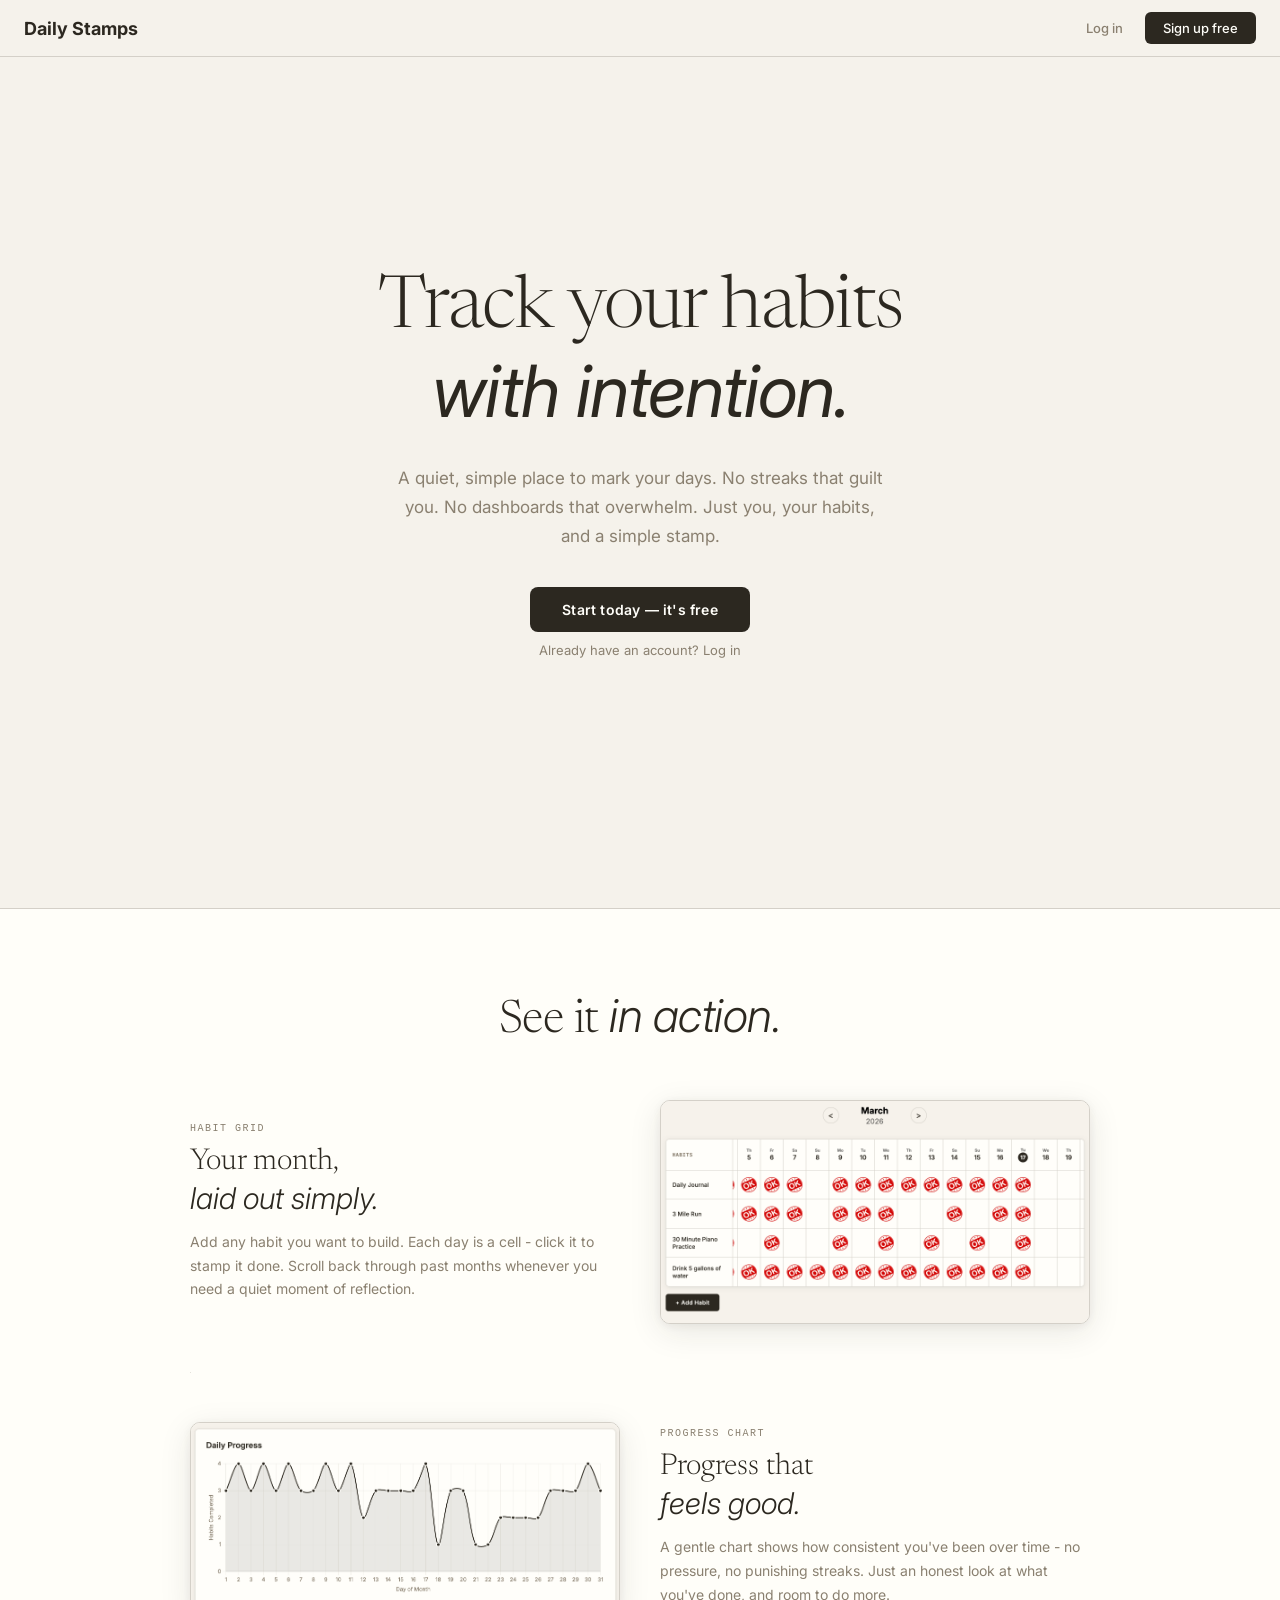
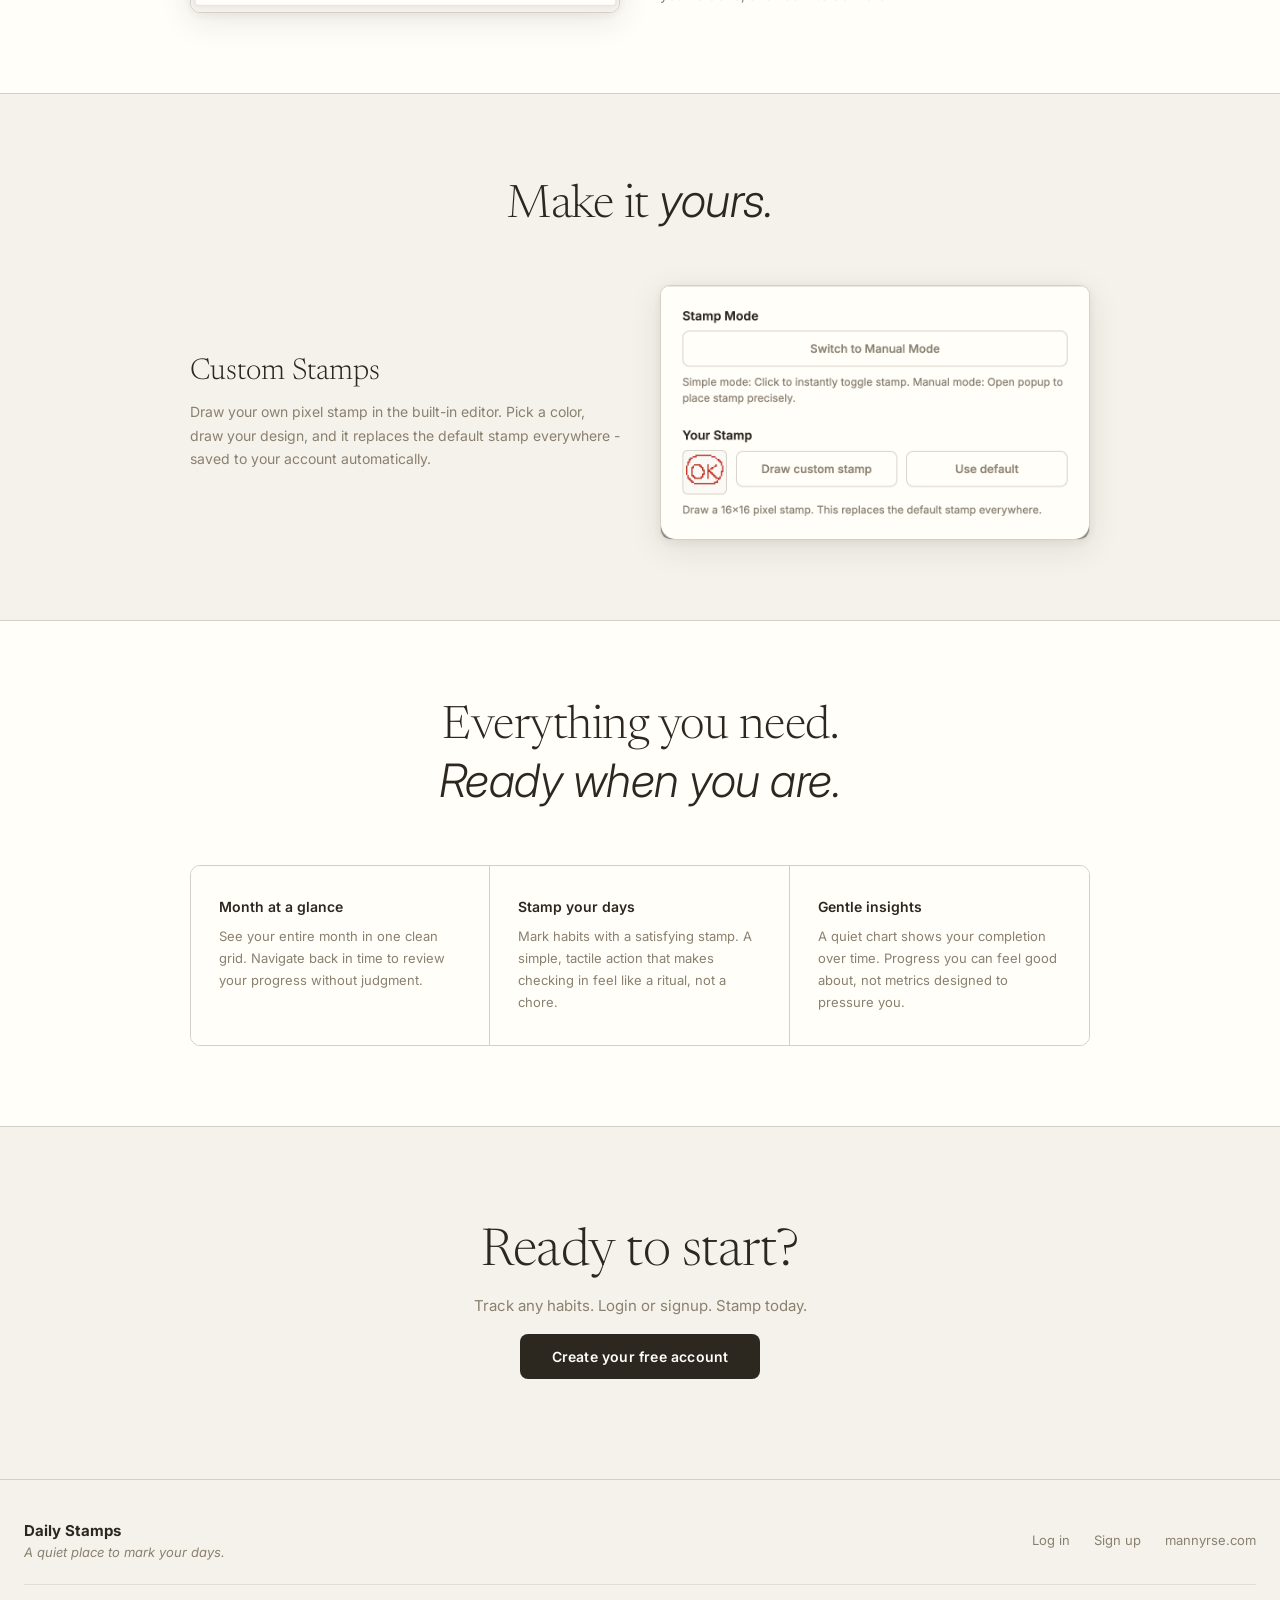
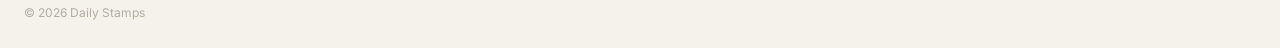
==== commit 179ea733: "added stamp editor showcase section to landing page" ====
--- a/pages/landing.html
+++ b/pages/landing.html
@@ -84,11 +84,28 @@
             </div>
         </div>
     </section>
+    <section class="stamp-editor-section">
+        <div class="screenshots-inner">
+            <h2 class="screenshots-heading">Make it<em> yours.</em></h2>
+            <div class="screenshot-item">
+                <div class="screenshot-text">
+                    <h2 class="screenshot-title">Custom Stamps</h2>
+                    <p class="screenshot-desc">
+                        Draw your own pixel stamp in the built-in editor. Pick a color, draw your design,
+                        and it replaces the default stamp everywhere - saved to your account automatically.
+                    </p>
+                </div>
+                <div class="screenshot-image-wrap">
+                    <img src="../images/stamp-settings.png" alt="Pixel stamp editor" />
+                </div>
+            </div>
+        </div>
+    </section>
 
     <!-- features section -->
     <section class="features">
         <div class="features-inner">
-            <h2 class="features-heading">Everything you need.<br><em>Nothing you don't.</em></h2>
+            <h2 class="features-heading">Everything you need.<br><em>Ready when you are.</em></h2>
             <div class="features-grid">
                 <div class="feature-card">
                     <h3 class="feature-title">Month at a glance</h3>
--- a/styles.css
+++ b/styles.css
@@ -263,6 +263,10 @@
     background: var(--paper);
 }
 
+thead tr:first-child th.today {
+    background: var(--ink);
+}
+
 tr th:first-child,
 tr td:first-child {
     border-left: none;
@@ -299,17 +303,17 @@
     line-height: 1.4;
 }
 
+th.today {
+    background: var(--ink);
+}
+
 th.today .date-number {
-    background: var(--ink);
     color: var(--paper);
-    border-radius: 50%;
-    width: 22px;
-    height: 22px;
-    display: inline-flex;
-    align-items: center;
-    justify-content: center;
-    font-size: 12px;
-    font-weight: 700;
+}
+
+th.today .weekday {
+    color: var(--paper);
+    opacity: 0.6;
 }
 
 .habit-col,
@@ -1076,12 +1080,18 @@
     color: var(--ink);
 }
 
+.stamp-editor-section {
+    padding: 80px 24px;
+    border-top: 1px solid var(--grid);
+    background: var(--cream);
+}
+
 /* features section */
 
 .features {
     padding: 80px 24px;
     border-top: 1px solid var(--grid);
-    background: var(--cream);
+    background: var(--paper);
 }
 
 .features-inner {
@@ -1406,4 +1416,175 @@
     .screenshot-item .screenshot-image-wrap {
         order: -1;
     }
+}
+
+/* stamp settings preview */
+.stamp-preview-row {
+    display: flex;
+    align-items: center;
+    gap: 10px;
+    margin-bottom: 8px;
+}
+
+.stamp-preview-box {
+    width: 48px;
+    height: 48px;
+    border: 1px solid var(--grid);
+    border-radius: 6px;
+    background: #faf9f5;
+    display: flex;
+    align-items: center;
+    justify-content: center;
+    flex-shrink: 0;
+    overflow: hidden;
+}
+
+.stamp-preview-box img {
+    width: 100%;
+    height: 100%;
+    object-fit: contain;
+    image-rendering: pixelated;
+}
+
+/* pixel editor overlay */
+.pixel-editor-overlay {
+    position: fixed;
+    inset: 0;
+    z-index: 400;
+    display: flex;
+    align-items: center;
+    justify-content: center;
+    background: rgba(44, 40, 32, 0.45);
+    backdrop-filter: blur(3px);
+    opacity: 0;
+    pointer-events: none;
+    transition: opacity 0.2s ease;
+}
+
+.pixel-editor-overlay.open {
+    opacity: 1;
+    pointer-events: all;
+}
+
+.pixel-editor-popup {
+    background: var(--paper);
+    border-radius: 16px;
+    box-shadow: 0 20px 60px rgba(44, 40, 32, 0.25), 0 4px 16px rgba(44, 40, 32, 0.1);
+    width: 340px;
+    max-width: 95vw;
+    transform: scale(0.9) translateY(12px);
+    transition: transform 0.25s cubic-bezier(0.34, 1.56, 0.64, 1);
+    overflow: hidden;
+}
+
+.pixel-editor-overlay.open .pixel-editor-popup {
+    transform: scale(1) translateY(0);
+}
+
+.pixel-editor-header {
+    padding: 18px 20px 14px;
+    border-bottom: 1px solid var(--grid);
+    display: flex;
+    align-items: center;
+    justify-content: space-between;
+}
+
+.pixel-editor-title {
+    font-size: 15px;
+    font-weight: 600;
+    color: var(--ink);
+}
+
+.pixel-editor-body {
+    padding: 16px 20px;
+    display: flex;
+    flex-direction: column;
+    align-items: center;
+    gap: 16px;
+}
+
+#pixelCanvas {
+    border: 1px solid var(--grid);
+    border-radius: 6px;
+    cursor: crosshair;
+    image-rendering: pixelated;
+    width: 256px;
+    height: 256px;
+}
+
+.pixel-editor-tools {
+    width: 100%;
+    display: flex;
+    flex-direction: column;
+    gap: 10px;
+}
+
+.tool-row {
+    display: flex;
+    align-items: center;
+    gap: 12px;
+}
+
+.tool-row label {
+    font-size: 12px;
+    font-weight: 500;
+    color: var(--ink-light);
+    width: 36px;
+    flex-shrink: 0;
+}
+
+.color-swatches {
+    display: flex;
+    gap: 6px;
+    flex-wrap: wrap;
+}
+
+.color-swatch {
+    width: 22px;
+    height: 22px;
+    border-radius: 4px;
+    border: 2px solid transparent;
+    cursor: pointer;
+    transition: transform 0.1s;
+}
+
+.color-swatch:hover {
+    transform: scale(1.15);
+}
+
+.color-swatch.active {
+    border-color: var(--ink);
+}
+
+.tool-btns {
+    display: flex;
+    gap: 6px;
+}
+
+.tool-btn {
+    background: none;
+    border: 1px solid var(--grid);
+    border-radius: 6px;
+    padding: 5px 10px;
+    font-size: 12px;
+    cursor: pointer;
+    color: var(--ink-light);
+    transition: background 0.15s, color 0.15s;
+}
+
+.tool-btn:hover {
+    background: rgba(44, 40, 32, 0.05);
+    color: var(--ink);
+}
+
+.tool-btn.active {
+    background: var(--ink);
+    color: var(--paper);
+    border-color: var(--ink);
+}
+
+.pixel-editor-actions {
+    display: flex;
+    gap: 10px;
+    padding: 0 20px 20px;
 }
